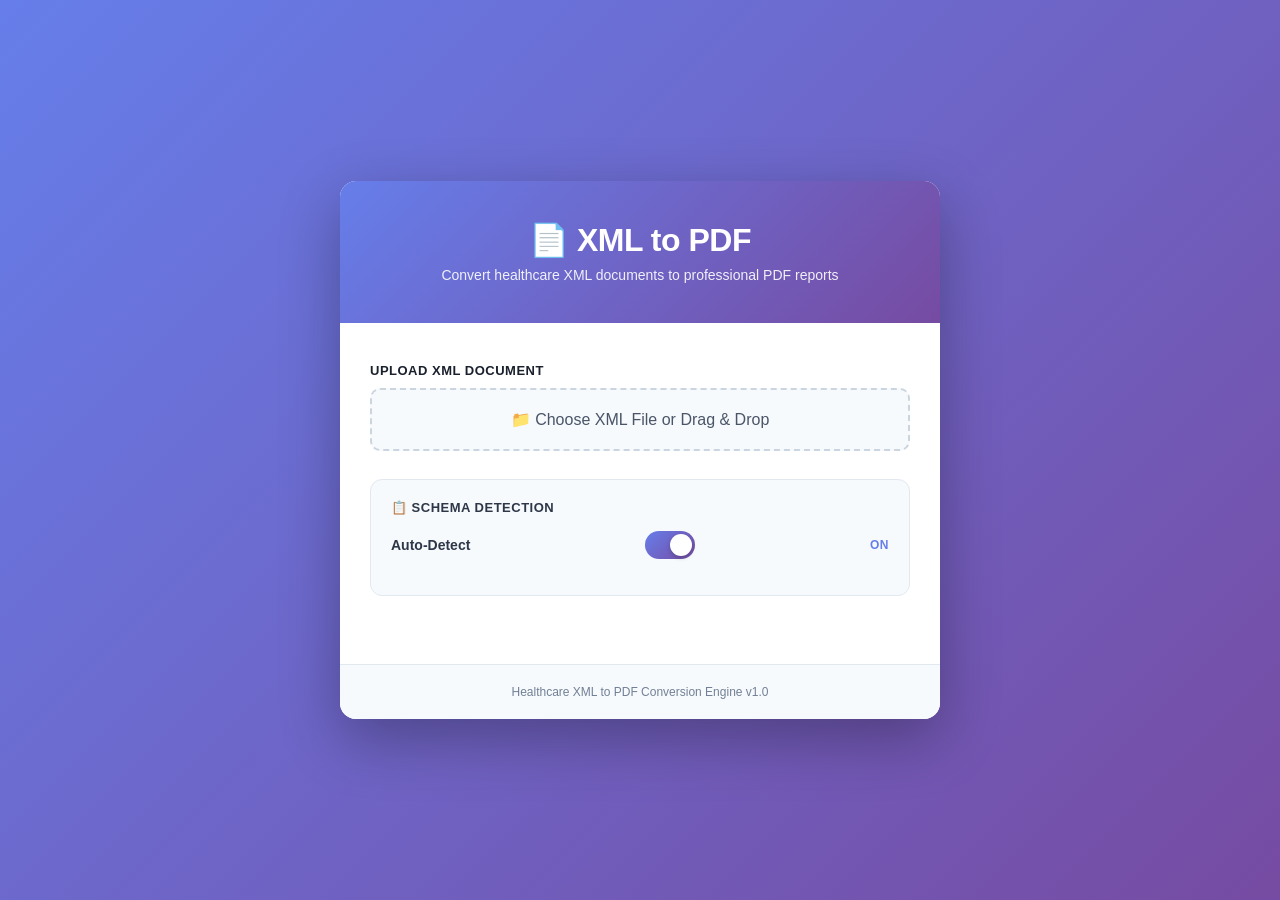
==== xml-pdf-engine/src/templates/index.html @ ade28167 "Add HTML templates for XML to PDF conversion engine - Created index.html for the main interface, inc" ====
<!DOCTYPE html>
<html lang="en">
<head>
    <meta charset="UTF-8">
    <meta name="viewport" content="width=device-width, initial-scale=1.0">
    <title>XML to PDF Engine - Document Converter</title>
    <style>
        * {
            margin: 0;
            padding: 0;
            box-sizing: border-box;
        }

        body {
            font-family: -apple-system, BlinkMacSystemFont, 'Segoe UI', 'Roboto', 'Oxygen', 'Ubuntu', 'Cantarell', sans-serif;
            background: linear-gradient(135deg, #667eea 0%, #764ba2 100%);
            min-height: 100vh;
            display: flex;
            align-items: center;
            justify-content: center;
            padding: 20px;
        }

        .container {
            background: white;
            border-radius: 16px;
            box-shadow: 0 20px 60px rgba(0, 0, 0, 0.3);
            width: 100%;
            max-width: 600px;
            overflow: hidden;
        }

        .header {
            background: linear-gradient(135deg, #667eea 0%, #764ba2 100%);
            color: white;
            padding: 40px 30px;
            text-align: center;
        }

        .header h1 {
            font-size: 32px;
            font-weight: 700;
            margin-bottom: 8px;
            letter-spacing: -0.5px;
        }

        .header p {
            font-size: 14px;
            opacity: 0.9;
            font-weight: 500;
        }

        .content {
            padding: 40px 30px;
        }

        .form-group {
            margin-bottom: 28px;
        }

        .form-label {
            display: block;
            font-size: 13px;
            font-weight: 700;
            color: #1a202c;
            text-transform: uppercase;
            letter-spacing: 0.5px;
            margin-bottom: 10px;
        }

        .file-input-wrapper {
            position: relative;
            display: block;
        }

        .file-input-label {
            display: flex;
            align-items: center;
            justify-content: center;
            gap: 10px;
            padding: 20px;
            border: 2px dashed #cbd5e0;
            border-radius: 10px;
            cursor: pointer;
            transition: all 0.3s ease;
            background: #f7fafc;
            font-weight: 500;
            color: #4a5568;
        }

        .file-input-label:hover {
            border-color: #667eea;
            background: #edf2f7;
            color: #667eea;
        }

        input[type="file"] {
            display: none;
        }

        .schema-section {
            background: #f7fafc;
            border: 1px solid #e2e8f0;
            border-radius: 12px;
            padding: 20px;
            margin-bottom: 28px;
        }

        .schema-section h3 {
            font-size: 13px;
            font-weight: 700;
            color: #2d3748;
            text-transform: uppercase;
            letter-spacing: 0.5px;
            margin-bottom: 16px;
        }

        .toggle-container {
            display: flex;
            align-items: center;
            justify-content: space-between;
            gap: 16px;
            margin-bottom: 16px;
        }

        .toggle-label {
            font-weight: 600;
            color: #2d3748;
            font-size: 14px;
        }

        .toggle-switch {
            position: relative;
            display: inline-block;
            width: 50px;
            height: 28px;
        }

        .toggle-switch input {
            opacity: 0;
            width: 0;
            height: 0;
        }

        .toggle-slider {
            position: absolute;
            cursor: pointer;
            top: 0;
            left: 0;
            right: 0;
            bottom: 0;
            background-color: #cbd5e0;
            transition: 0.3s;
            border-radius: 28px;
        }

        .toggle-slider:before {
            position: absolute;
            content: "";
            height: 22px;
            width: 22px;
            left: 3px;
            bottom: 3px;
            background-color: white;
            transition: 0.3s;
            border-radius: 50%;
            box-shadow: 0 2px 4px rgba(0, 0, 0, 0.2);
        }

        input:checked + .toggle-slider {
            background: linear-gradient(135deg, #667eea 0%, #764ba2 100%);
        }

        input:checked + .toggle-slider:before {
            transform: translateX(22px);
        }

        .toggle-status {
            font-weight: 600;
            color: #667eea;
            font-size: 12px;
            text-transform: uppercase;
            letter-spacing: 0.5px;
        }

        select {
            width: 100%;
            padding: 13px 14px;
            border: 2px solid #e2e8f0;
            border-radius: 10px;
            font-size: 14px;
            font-weight: 500;
            font-family: inherit;
            background: linear-gradient(white, white) padding-box, linear-gradient(135deg, #667eea 0%, #764ba2 100%) border-box;
            color: #2d3748;
            cursor: pointer;
            transition: all 0.3s ease;
            appearance: none;
            background-image: url("data:image/svg+xml;charset=UTF-8,%3csvg xmlns='http://www.w3.org/2000/svg' viewBox='0 0 24 24' fill='none' stroke='%23667eea' stroke-width='2' stroke-linecap='round' stroke-linejoin='round'%3e%3cpolyline points='6 9 12 15 18 9'%3e%3c/polyline%3e%3c/svg%3e");
            background-repeat: no-repeat;
            background-position: right 10px center;
            background-size: 20px;
            padding-right: 38px;
        }

        select:hover {
            border-color: #cbd5e0;
            box-shadow: 0 4px 15px rgba(102, 126, 234, 0.15);
            transform: translateY(-1px);
        }

        select:focus {
            outline: none;
            border: 2px solid #667eea;
            box-shadow: 0 0 0 4px rgba(102, 126, 234, 0.1), 0 4px 15px rgba(102, 126, 234, 0.2);
        }

        select option {
            padding: 10px;
            background: white;
            color: #2d3748;
        }

        select option:hover {
            background: linear-gradient(135deg, #667eea 0%, #764ba2 100%);
            color: white;
        }

        #schemaDropdown {
            display: none;
        }

        #templateSection {
            margin-bottom: 28px;
        }

        button {
            width: 100%;
            padding: 14px;
            background: linear-gradient(135deg, #667eea 0%, #764ba2 100%);
            color: white;
            border: none;
            border-radius: 8px;
            font-size: 15px;
            font-weight: 700;
            cursor: pointer;
            transition: all 0.3s ease;
            text-transform: uppercase;
            letter-spacing: 0.5px;
            box-shadow: 0 4px 15px rgba(102, 126, 234, 0.4);
        }

        button:hover:not(:disabled) {
            transform: translateY(-2px);
            box-shadow: 0 6px 20px rgba(102, 126, 234, 0.6);
        }

        button:active:not(:disabled) {
            transform: translateY(0);
        }

        button:disabled {
            background: #cbd5e0;
            cursor: not-allowed;
            box-shadow: none;
        }

        #actionArea {
            display: none;
            animation: slideIn 0.3s ease;
        }

        @keyframes slideIn {
            from {
                opacity: 0;
                transform: translateY(-10px);
            }
            to {
                opacity: 1;
                transform: translateY(0);
            }
        }

        .detected-schema {
            background: linear-gradient(135deg, #667eea 0%, #764ba2 100%);
            color: white;
            padding: 16px;
            border-radius: 10px;
            margin-bottom: 20px;
            font-weight: 600;
            display: flex;
            align-items: center;
            gap: 10px;
        }

        .schema-badge {
            display: inline-block;
            background: rgba(255, 255, 255, 0.3);
            padding: 4px 12px;
            border-radius: 20px;
            font-size: 12px;
            font-weight: 700;
            text-transform: uppercase;
            letter-spacing: 0.5px;
        }

        .status {
            margin-top: 16px;
            padding: 14px 16px;
            border-radius: 8px;
            font-size: 14px;
            font-weight: 500;
            display: flex;
            align-items: center;
            gap: 10px;
            animation: slideUp 0.3s ease;
        }

        @keyframes slideUp {
            from {
                opacity: 0;
                transform: translateY(10px);
            }
            to {
                opacity: 1;
                transform: translateY(0);
            }
        }

        .status.success {
            background: #c6f6d5;
            color: #22543d;
            border: 1px solid #9ae6b4;
        }

        .status.error {
            background: #fed7d7;
            color: #742a2a;
            border: 1px solid #fc8181;
        }

        .status.loading {
            background: #feebc8;
            color: #7c2d12;
            border: 1px solid #fbd38d;
        }

        .status-icon {
            display: inline-block;
            width: 18px;
            height: 18px;
            border-radius: 50%;
            flex-shrink: 0;
        }

        .status.success .status-icon {
            background: #22543d;
        }

        .status.error .status-icon {
            background: #742a2a;
        }

        .status.loading .status-icon {
            background: #7c2d12;
            animation: spin 1s linear infinite;
        }

        @keyframes spin {
            from { transform: rotate(0deg); }
            to { transform: rotate(360deg); }
        }

        .file-info-section {
            background: #edf2f7;
            border: 1px solid #cbd5e0;
            border-radius: 10px;
            padding: 16px;
            margin-bottom: 20px;
            display: none;
            animation: slideIn 0.3s ease;
        }

        .file-info-section.show {
            display: block;
        }

        .file-info-item {
            margin-bottom: 12px;
            font-size: 14px;
        }

        .file-info-item:last-child {
            margin-bottom: 0;
        }

        .file-info-label {
            font-weight: 700;
            color: #2d3748;
            margin-bottom: 4px;
        }

        .file-info-value {
            color: #4a5568;
            padding: 8px 12px;
            background: white;
            border-radius: 6px;
            border: 1px solid #e2e8f0;
            word-break: break-all;
            font-family: 'Courier New', monospace;
            font-size: 12px;
        }

        .footer {
            text-align: center;
            padding: 20px;
            font-size: 12px;
            color: #718096;
            background: #f7fafc;
            border-top: 1px solid #e2e8f0;
        }

        @media (max-width: 480px) {
            .container {
                border-radius: 12px;
            }

            .header {
                padding: 30px 20px;
            }

            .header h1 {
                font-size: 24px;
            }

            .content {
                padding: 30px 20px;
            }

            .toggle-container {
                flex-wrap: wrap;
            }
        }
    </style>
</head>
<body>
    <div class="container">
        <!-- Header -->
        <div class="header">
            <h1>📄 XML to PDF</h1>
            <p>Convert healthcare XML documents to professional PDF reports</p>
        </div>

        <!-- Content -->
        <div class="content">
            <!-- File Upload -->
            <div class="form-group">
                <label class="form-label">Upload XML Document</label>
                <div class="file-input-wrapper">
                    <label class="file-input-label">
                        <span>📁 Choose XML File or Drag & Drop</span>
                        <input type="file" id="fileInput" accept=".xml">
                    </label>
                </div>
            </div>

            <!-- Schema Selection -->
            <div class="schema-section">
                <h3>📋 Schema Detection</h3>
                
                <div class="toggle-container">
                    <span class="toggle-label">Auto-Detect</span>
                    <label class="toggle-switch">
                        <input type="checkbox" id="autoDetectToggle" checked>
                        <span class="toggle-slider"></span>
                    </label>
                    <span class="toggle-status" id="detectStatus">ON</span>
                </div>
                
                <div id="schemaDropdown" style="display: none;">
                    <label for="schemaSelect" style="display: block; font-weight: 600; margin-bottom: 8px; color: #2d3748; font-size: 13px;">Select Schema:</label>
                    <select id="schemaSelect">
                        <option value="">-- Choose a schema --</option>
                        <option value="PATIENT">👤 Patient Records</option>
                        <option value="ENCOUNTER">🏥 Encounter Data</option>
                        <option value="BILLING">💳 Billing Information</option>
                    </select>
                </div>
            </div>

            <!-- Uploaded File Info -->
            <div id="fileInfoSection" class="file-info-section">
                <div class="file-info-item">
                    <div class="file-info-label">📄 Uploaded File</div>
                    <div class="file-info-value" id="uploadedFilename"></div>
                </div>
            </div>

            <!-- Action Area -->
            <div id="actionArea">
                <div class="detected-schema">
                    <span id="schemaStatusLabel">✓ Schema Detected</span>
                    <span class="schema-badge" id="schemaLabel"></span>
                </div>

                <div id="templateSection" style="display: none;">
                    <label class="form-label">Select Template</label>
                    <select id="templateSelect"></select>
                </div>
                
                <div class="schema-section">
                    <h3>⚙️ PDF Options</h3>
                    <div class="toggle-container">
                        <span class="toggle-label">Display Mode</span>
                        <label class="toggle-switch">
                            <input type="checkbox" id="viewToggle" checked>
                            <span class="toggle-slider"></span>
                        </label>
                        <span class="toggle-status" id="toggleStatus">View</span>
                    </div>
                </div>
                
                <button id="generateBtn" onclick="generate()">🚀 Generate PDF</button>
            </div>

            <!-- Status Messages -->
            <div id="status"></div>
        </div>

        <!-- Footer -->
        <div class="footer">
            Healthcare XML to PDF Conversion Engine v1.0
        </div>
    </div>

    <script>
        let currentFilename = "";
        let currentSchema = "";
        let useAutoDetect = true;
        let currentRequestId = ""; 
        //let templateName = "";

        function showStatus(message, type) {
            const statusDiv = document.getElementById('status');
            const iconMap = { success: '✓', error: '✕', loading: '⟳' };
            statusDiv.className = `status ${type}`;
            statusDiv.innerHTML = `<span class="status-icon"></span><span>${message}</span>`;
        }

        // Toggle auto-detect mode
        document.getElementById('autoDetectToggle').addEventListener('change', function() {
            useAutoDetect = this.checked;
            document.getElementById('detectStatus').innerText = useAutoDetect ? 'ON' : 'OFF';
            document.getElementById('schemaDropdown').style.display = useAutoDetect ? 'none' : 'block';
            document.getElementById('schemaSelect').value = '';
            document.getElementById('schemaStatusLabel').innerText = useAutoDetect ? '✓ Schema Detected' : '✓ Schema Selected';
        });

        // Update toggle status label for view mode
        document.getElementById('viewToggle').addEventListener('change', function() {
            document.getElementById('toggleStatus').innerText = this.checked ? 'View' : 'Download';
        });

        document.getElementById('fileInput').onchange = async (e) => {
            const file = e.target.files[0];
            if (!file) return;

            let formData = new FormData();
            formData.append("file", file);

            try {
                showStatus('Uploading file...', 'loading');
                let res = await fetch("/upload", {method: "POST", body: formData});
                if (!res.ok) throw new Error("Upload failed");

                let data = await res.json();
                currentFilename = data.filename;
                currentRequestId = data.request_id;

                // Display file info
                const fileInfoSection = document.getElementById('fileInfoSection');
                document.getElementById('uploadedFilename').innerText = currentFilename;
                fileInfoSection.classList.add('show');

                if (useAutoDetect) {
                    currentSchema = data.detected_schema;

                    if (!currentSchema) {
                        showStatus('Schema not recognized. Please select manually.', 'error');
                        useAutoDetect = false;
                        document.getElementById('autoDetectToggle').checked = false;
                        document.getElementById('detectStatus').innerText = 'OFF';
                        document.getElementById('schemaDropdown').style.display = 'block';
                        return;
                    }

                    document.getElementById('schemaLabel').innerText = currentSchema;
                    document.getElementById('actionArea').style.display = 'block';
                    showStatus('Schema detected successfully!', 'success');

                    let tempRes = await fetch(`/templates/${currentSchema}`);
                    let tempData = await tempRes.json();

                    const templateSelect = document.getElementById('templateSelect');
                    templateSelect.innerHTML = ''; // Clear previous

                    tempData.templates.forEach(t => {
                        let opt = document.createElement('option');
                        opt.value = t;
                        opt.innerHTML = t;
                        templateSelect.appendChild(opt);
                    });

                    document.getElementById('templateSection').style.display = 'block';
                } else {
                    showStatus('Please select a schema from the dropdown', 'loading');
                }
            } catch (err) {
                showStatus(`Error: ${err.message}`, 'error');
            }
        };

        // Handle manual schema selection
        document.getElementById('schemaSelect').addEventListener('change', async function() {
            const selectedSchema = this.value;
            if (selectedSchema) {
                currentSchema = selectedSchema;
                document.getElementById('schemaLabel').innerText = selectedSchema;
                document.getElementById('schemaStatusLabel').innerText = '✓ Schema Selected';
                document.getElementById('actionArea').style.display = 'block';
                showStatus(`Schema set to: ${selectedSchema}`, 'success');

                // Load templates for the selected schema
                try {
                    let tempRes = await fetch(`/templates/${selectedSchema}`);
                    let tempData = await tempRes.json();

                    const templateSelect = document.getElementById('templateSelect');
                    templateSelect.innerHTML = ''; // Clear previous

                    tempData.templates.forEach(t => {
                        let opt = document.createElement('option');
                        opt.value = t;
                        opt.innerHTML = t;
                        templateSelect.appendChild(opt);
                    });

                    document.getElementById('templateSection').style.display = 'block';
                } catch (err) {
                    showStatus(`Error loading templates: ${err.message}`, 'error');
                }
            } else {
                document.getElementById('actionArea').style.display = 'none';
                showStatus('Please select a schema', 'loading');
            }
        });

        async function generate() {
            const btn = document.getElementById('generateBtn');
            const isViewMode = document.getElementById('viewToggle').checked;
            btn.disabled = true;
            showStatus('Generating PDF...', 'loading');
            
            let formData = new FormData();
            formData.append("filename", currentFilename);
            formData.append("schema", currentSchema);
            formData.append("request_id", currentRequestId);
            formData.append("template_name", document.getElementById('templateSelect').value);
            
            try {
                console.log(formData.get("filename"), formData.get("schema"), formData.get("request_id"));
                let res = await fetch("/generate", {method: "POST", body: formData});
                if (!res.ok) throw new Error("PDF generation failed");
                
                let blob = await res.blob();
                let url = window.URL.createObjectURL(blob);
                
                if (isViewMode) {
                    window.open(url, '_blank');
                    showStatus('PDF opened in new tab!', 'success');
                } else {
                    const link = document.createElement('a');
                    link.href = url;
                    link.download = `${currentFilename.split('.')[0]}.pdf`;
                    document.body.appendChild(link);
                    link.click();
                    document.body.removeChild(link);
                    showStatus('PDF downloaded successfully!', 'success');
                }
                
                setTimeout(() => window.URL.revokeObjectURL(url), 100);
            } catch (err) {
                showStatus(`Error: ${err.message}`, 'error');
            } finally {
                btn.disabled = false;
            }
        }
    </script>
</body>
</html>
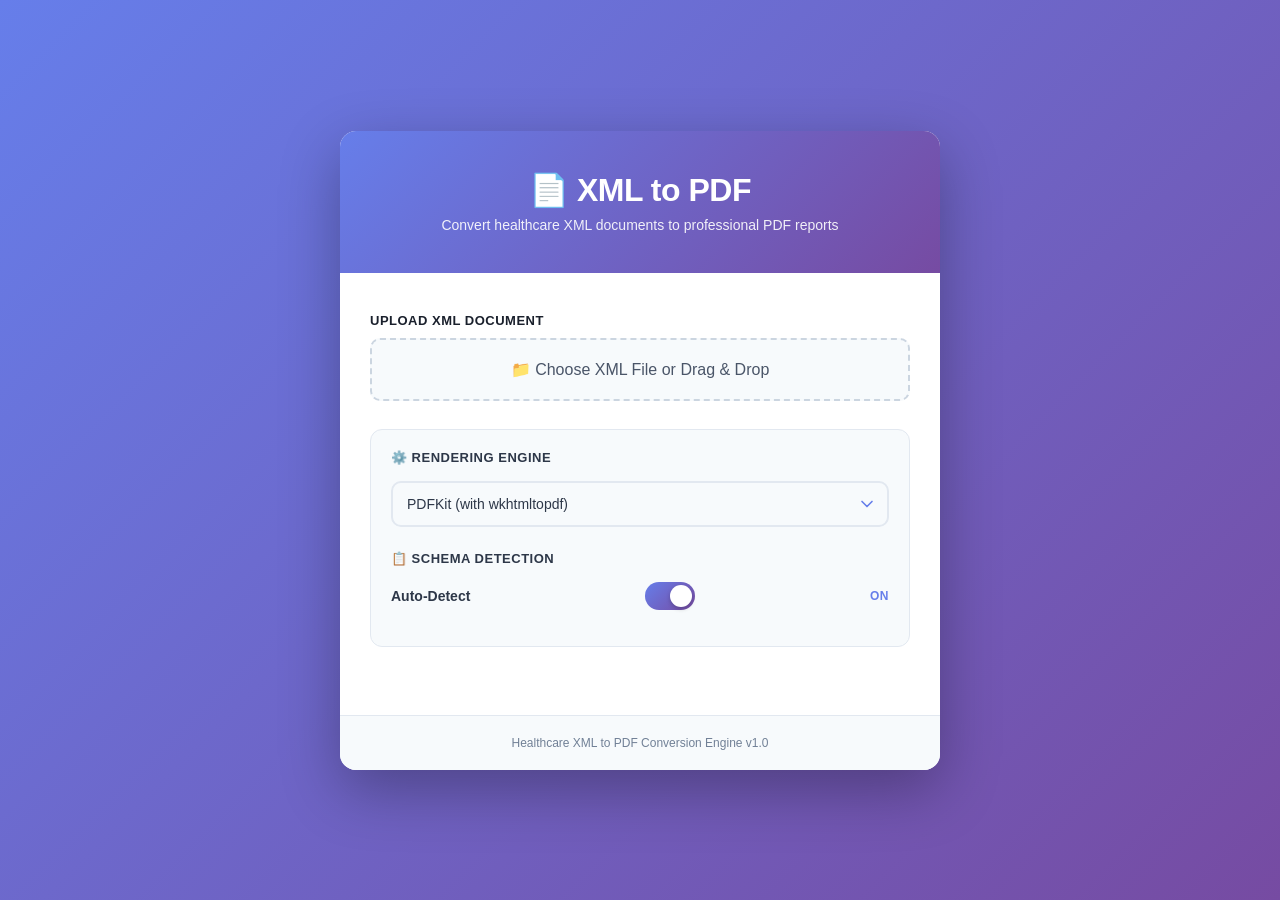
==== commit 31e02835: "Enhance PDF Generation and XML Validation Features - Added footer sections to encounter summary, enc" ====
--- a/xml-pdf-engine/src/templates/index.html
+++ b/xml-pdf-engine/src/templates/index.html
@@ -339,6 +339,21 @@
             border: 1px solid #fc8181;
         }
 
+        .status.error ul {
+            margin: 12px 0 0 20px;
+            font-size: 13px;
+        }
+
+        .status.error li {
+            margin: 6px 0;
+            line-height: 1.4;
+        }
+
+        .status.error strong {
+            font-weight: 600;
+            color: #542c2c;
+        }
+
         .status.loading {
             background: #feebc8;
             color: #7c2d12;
@@ -466,6 +481,11 @@
 
             <!-- Schema Selection -->
             <div class="schema-section">
+                <h3>⚙️ Rendering Engine</h3>
+                <select id="engineSelect" style="margin-bottom: 24px;">
+                    <option value="PDFKIT">PDFKit (with wkhtmltopdf)</option>
+                    <option value="PLAYWRIGHT">Playwright (Headless Browser)</option>
+                </select>
                 <h3>📋 Schema Detection</h3>
                 
                 <div class="toggle-container">
@@ -521,6 +541,26 @@
                 </div>
                 
                 <button id="generateBtn" onclick="generate()">🚀 Generate PDF</button>
+
+                <!-- Job Status Indicator -->
+                <div id="jobStatusIndicator" style="display:none; margin-top: 20px; padding: 16px; background: linear-gradient(135deg, #667eea15 0%, #764ba215 100%); border: 2px solid #667eea; border-radius: 10px;">
+                    <div style="display: flex; align-items: center; justify-content: space-between; margin-bottom: 12px;">
+                        <span style="font-weight: 600; color: #2d3748; font-size: 13px; text-transform: uppercase; letter-spacing: 0.5px;">Processing Job</span>
+                        <span id="jobStatus" style="background: linear-gradient(135deg, #667eea 0%, #764ba2 100%); color: white; padding: 6px 12px; border-radius: 20px; font-size: 12px; font-weight: 600; text-transform: uppercase; letter-spacing: 0.5px;">Queued</span>
+                    </div>
+                    <div style="font-size: 12px; color: #4a5568;">
+                        <strong>Job ID:</strong> <span id="jobIdDisplay" style="font-family: 'Courier New', monospace;">--</span>
+                    </div>
+                </div>
+
+                <!-- PDF Preview -->
+                <div id="previewArea" style="display:none; margin-top: 20px;">
+                    <div style="display: flex; align-items: center; justify-content: space-between; margin-bottom: 12px;">
+                        <h3 style="font-size: 15px; color: #2c3e50; margin: 0; text-transform: uppercase; letter-spacing: 0.5px;">📄 PDF Preview</h3>
+                        <button id="maximizeBtn" onclick="maximizePDF()" style="background: linear-gradient(135deg, #667eea 0%, #764ba2 100%); color: white; border: none; padding: 8px 16px; border-radius: 6px; font-size: 12px; font-weight: 600; cursor: pointer; text-transform: uppercase; letter-spacing: 0.5px;">⛶ Open in New Tab</button>
+                    </div>
+                    <iframe id="pdfPreview" style="width:100%; height:400px; border:1px solid #e2e8f0; border-radius: 8px;"></iframe>
+                </div>
             </div>
 
             <!-- Status Messages -->
@@ -537,14 +577,40 @@
         let currentFilename = "";
         let currentSchema = "";
         let useAutoDetect = true;
-        let currentRequestId = ""; 
+        let currentRequestId = "";
+        let currentPdfUrl = "";
         //let templateName = "";
+
+        function maximizePDF() {
+            if (currentPdfUrl) {
+                window.open(currentPdfUrl, '_blank');
+            }
+        }
+
+        function updateJobStatus(status) {
+            const statusBadge = document.getElementById('jobStatus');
+            const statusColors = {
+                'QUEUED': { text: 'Queued', gradient: 'linear-gradient(135deg, #cbd5e0 0%, #a0aec0 100%)' },
+                'PROCESSING': { text: 'Processing', gradient: 'linear-gradient(135deg, #f6ad55 0%, #ed8936 100%)' },
+                'COMPLETE': { text: 'Complete', gradient: 'linear-gradient(135deg, #9ae6b4 0%, #68d391 100%)' },
+                'FAILED': { text: 'Failed', gradient: 'linear-gradient(135deg, #fc8181 0%, #f56565 100%)' }
+            };
+
+            const config = statusColors[status] || statusColors['QUEUED'];
+            statusBadge.textContent = config.text;
+            statusBadge.style.background = config.gradient;
+        }
 
         function showStatus(message, type) {
             const statusDiv = document.getElementById('status');
             const iconMap = { success: '✓', error: '✕', loading: '⟳' };
             statusDiv.className = `status ${type}`;
             statusDiv.innerHTML = `<span class="status-icon"></span><span>${message}</span>`;
+
+            // If message contains HTML (for validation errors), update innerHTML safely
+            if (message.includes('<')) {
+                statusDiv.innerHTML = `<span class="status-icon"></span><div style="text-align: left; margin-top: 8px;">${message}</div>`;
+            }
         }
 
         // Toggle auto-detect mode
@@ -571,9 +637,37 @@
             try {
                 showStatus('Uploading file...', 'loading');
                 let res = await fetch("/upload", {method: "POST", body: formData});
-                if (!res.ok) throw new Error("Upload failed");
 
                 let data = await res.json();
+                console.log('Upload response:', {status: res.ok, data: data});
+
+                if (!res.ok) {
+                    // FastAPI wraps error response in "detail" field
+                    let errorData = data.detail || data;
+
+                    // Handle validation errors
+                    if (errorData.error) {
+                        let errorMsg = errorData.error;
+                        // Format syntax errors with line numbers
+                        if (errorMsg.includes('Line ')) {
+                            const match = errorMsg.match(/Line (\d+):\s*(.+)/);
+                            if (match) {
+                                errorMsg = `<strong style="color: #c53030;">XML Syntax Error</strong><br><span style="font-family: monospace;">Line ${match[1]}: ${match[2]}</span>`;
+                            }
+                        }
+                        if (errorData.validation_errors && Object.keys(errorData.validation_errors).length > 0) {
+                            errorMsg += '<br><br><strong>Schema Validation Errors:</strong><ul style="margin-top: 8px;">';
+                            for (const [schema, error] of Object.entries(errorData.validation_errors)) {
+                                errorMsg += `<li style="margin: 4px 0;"><strong>${schema}:</strong> ${error}</li>`;
+                            }
+                            errorMsg += '</ul>';
+                        }
+                        showStatus(errorMsg, 'error');
+                    } else {
+                        showStatus('Upload failed', 'error');
+                    }
+                    return;
+                }
                 currentFilename = data.filename;
                 currentRequestId = data.request_id;
 
@@ -624,14 +718,33 @@
         document.getElementById('schemaSelect').addEventListener('change', async function() {
             const selectedSchema = this.value;
             if (selectedSchema) {
-                currentSchema = selectedSchema;
-                document.getElementById('schemaLabel').innerText = selectedSchema;
-                document.getElementById('schemaStatusLabel').innerText = '✓ Schema Selected';
-                document.getElementById('actionArea').style.display = 'block';
-                showStatus(`Schema set to: ${selectedSchema}`, 'success');
-
-                // Load templates for the selected schema
+                // Check if file has been uploaded first
+                if (!currentRequestId) {
+                    showStatus('Please upload a file first', 'error');
+                    return;
+                }
+                // Validate the uploaded file against the selected schema
                 try {
+                    showStatus('Validating file against selected schema...', 'loading');
+                    let validateRes = await fetch(`/validate/${currentRequestId}/${selectedSchema}`, {method: 'POST'});
+
+                    if (!validateRes.ok) {
+                        let errData = await validateRes.json();
+                        let errorMsg = errData.detail.error;
+                        if (errData.detail.validation_error) {
+                            errorMsg += `<br><br><strong>Validation error:</strong><br>${errData.detail.validation_error}`;
+                        }
+                        showStatus(errorMsg, 'error');
+                        return;
+                    }
+
+                    currentSchema = selectedSchema;
+                    document.getElementById('schemaLabel').innerText = selectedSchema;
+                    document.getElementById('schemaStatusLabel').innerText = '✓ Schema Selected';
+                    document.getElementById('actionArea').style.display = 'block';
+                    showStatus(`Schema validated successfully!`, 'success');
+
+                    // Load templates for the selected schema
                     let tempRes = await fetch(`/templates/${selectedSchema}`);
                     let tempData = await tempRes.json();
 
@@ -647,7 +760,7 @@
 
                     document.getElementById('templateSection').style.display = 'block';
                 } catch (err) {
-                    showStatus(`Error loading templates: ${err.message}`, 'error');
+                    showStatus(`Error: ${err.message}`, 'error');
                 }
             } else {
                 document.getElementById('actionArea').style.display = 'none';
@@ -659,38 +772,71 @@
             const btn = document.getElementById('generateBtn');
             const isViewMode = document.getElementById('viewToggle').checked;
             btn.disabled = true;
-            showStatus('Generating PDF...', 'loading');
-            
+            showStatus('Queueing PDF job...', 'loading');
+
             let formData = new FormData();
             formData.append("filename", currentFilename);
             formData.append("schema", currentSchema);
             formData.append("request_id", currentRequestId);
             formData.append("template_name", document.getElementById('templateSelect').value);
-            
+            formData.append("strategy", document.getElementById('engineSelect').value);
+
             try {
-                console.log(formData.get("filename"), formData.get("schema"), formData.get("request_id"));
-                let res = await fetch("/generate", {method: "POST", body: formData});
+                // 1. Initiate the job
+                let res = await fetch("/generate", { method: "POST", body: formData });
                 if (!res.ok) throw new Error("PDF generation failed");
-                
-                let blob = await res.blob();
-                let url = window.URL.createObjectURL(blob);
-                
-                if (isViewMode) {
-                    window.open(url, '_blank');
-                    showStatus('PDF opened in new tab!', 'success');
-                } else {
-                    const link = document.createElement('a');
-                    link.href = url;
-                    link.download = `${currentFilename.split('.')[0]}.pdf`;
-                    document.body.appendChild(link);
-                    link.click();
-                    document.body.removeChild(link);
-                    showStatus('PDF downloaded successfully!', 'success');
+
+                let job = await res.json();
+                const jobId = job.job_id;
+
+                // Show job status indicator
+                document.getElementById('jobStatusIndicator').style.display = 'block';
+                document.getElementById('jobIdDisplay').textContent = jobId;
+                updateJobStatus('QUEUED');
+
+                // 2. Poll for status
+                let isComplete = false;
+                while (!isComplete) {
+                    showStatus('Processing PDF...', 'loading');
+                    await new Promise(r => setTimeout(r, 2000)); // Poll every 2 seconds
+
+                    let statusRes = await fetch(`/status/${jobId}`);
+                    let statusData = await statusRes.json();
+
+                    updateJobStatus(statusData.status);
+
+                    if (statusData.status === 'COMPLETE') {
+                        isComplete = true;
+                        showStatus('Job complete! Fetching PDF...', 'success');
+                        
+                        // 3. Retrieve the final PDF
+                        let downloadRes = await fetch(`/download/${jobId}`);
+                        let blob = await downloadRes.blob();
+                        let url = window.URL.createObjectURL(blob);
+
+                        // Display PDF preview
+                        currentPdfUrl = url;
+                        let previewFrame = document.getElementById('pdfPreview');
+                        previewFrame.src = url;
+                        document.getElementById('previewArea').style.display = 'block';
+                        showStatus('PDF generated successfully!', 'success');
+
+                        if (!isViewMode) {
+                            const link = document.createElement('a');
+                            link.href = url;
+                            link.download = `${currentFilename.split('.')[0]}.pdf`;
+                            document.body.appendChild(link);
+                            link.click();
+                            document.body.removeChild(link);
+                        }
+                    } else if (statusData.status === 'FAILED') {
+                        updateJobStatus('FAILED');
+                        throw new Error("Job failed on server: " + (statusData.error || "Unknown"));
+                    }
                 }
-                
-                setTimeout(() => window.URL.revokeObjectURL(url), 100);
             } catch (err) {
                 showStatus(`Error: ${err.message}`, 'error');
+                document.getElementById('jobStatusIndicator').style.display = 'none';
             } finally {
                 btn.disabled = false;
             }
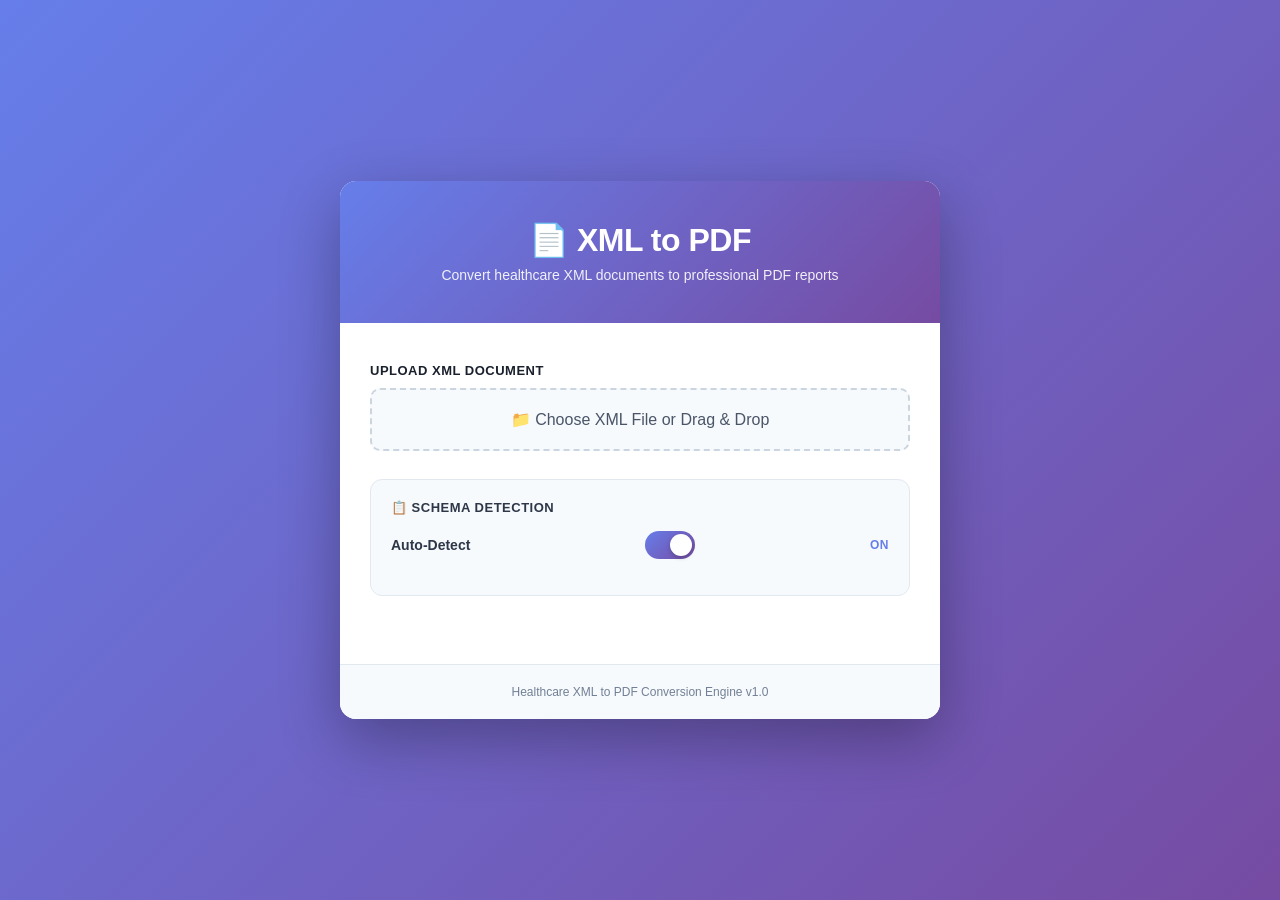
==== commit 3deb3920: "Enhance PDF generation by validating XML against schema and improve UI template handling" ====
--- a/xml-pdf-engine/src/templates/index.html
+++ b/xml-pdf-engine/src/templates/index.html
@@ -339,21 +339,6 @@
             border: 1px solid #fc8181;
         }
 
-        .status.error ul {
-            margin: 12px 0 0 20px;
-            font-size: 13px;
-        }
-
-        .status.error li {
-            margin: 6px 0;
-            line-height: 1.4;
-        }
-
-        .status.error strong {
-            font-weight: 600;
-            color: #542c2c;
-        }
-
         .status.loading {
             background: #feebc8;
             color: #7c2d12;
@@ -481,11 +466,6 @@
 
             <!-- Schema Selection -->
             <div class="schema-section">
-                <h3>⚙️ Rendering Engine</h3>
-                <select id="engineSelect" style="margin-bottom: 24px;">
-                    <option value="PDFKIT">PDFKit (with wkhtmltopdf)</option>
-                    <option value="PLAYWRIGHT">Playwright (Headless Browser)</option>
-                </select>
                 <h3>📋 Schema Detection</h3>
                 
                 <div class="toggle-container">
@@ -541,26 +521,6 @@
                 </div>
                 
                 <button id="generateBtn" onclick="generate()">🚀 Generate PDF</button>
-
-                <!-- Job Status Indicator -->
-                <div id="jobStatusIndicator" style="display:none; margin-top: 20px; padding: 16px; background: linear-gradient(135deg, #667eea15 0%, #764ba215 100%); border: 2px solid #667eea; border-radius: 10px;">
-                    <div style="display: flex; align-items: center; justify-content: space-between; margin-bottom: 12px;">
-                        <span style="font-weight: 600; color: #2d3748; font-size: 13px; text-transform: uppercase; letter-spacing: 0.5px;">Processing Job</span>
-                        <span id="jobStatus" style="background: linear-gradient(135deg, #667eea 0%, #764ba2 100%); color: white; padding: 6px 12px; border-radius: 20px; font-size: 12px; font-weight: 600; text-transform: uppercase; letter-spacing: 0.5px;">Queued</span>
-                    </div>
-                    <div style="font-size: 12px; color: #4a5568;">
-                        <strong>Job ID:</strong> <span id="jobIdDisplay" style="font-family: 'Courier New', monospace;">--</span>
-                    </div>
-                </div>
-
-                <!-- PDF Preview -->
-                <div id="previewArea" style="display:none; margin-top: 20px;">
-                    <div style="display: flex; align-items: center; justify-content: space-between; margin-bottom: 12px;">
-                        <h3 style="font-size: 15px; color: #2c3e50; margin: 0; text-transform: uppercase; letter-spacing: 0.5px;">📄 PDF Preview</h3>
-                        <button id="maximizeBtn" onclick="maximizePDF()" style="background: linear-gradient(135deg, #667eea 0%, #764ba2 100%); color: white; border: none; padding: 8px 16px; border-radius: 6px; font-size: 12px; font-weight: 600; cursor: pointer; text-transform: uppercase; letter-spacing: 0.5px;">⛶ Open in New Tab</button>
-                    </div>
-                    <iframe id="pdfPreview" style="width:100%; height:400px; border:1px solid #e2e8f0; border-radius: 8px;"></iframe>
-                </div>
             </div>
 
             <!-- Status Messages -->
@@ -577,40 +537,14 @@
         let currentFilename = "";
         let currentSchema = "";
         let useAutoDetect = true;
-        let currentRequestId = "";
-        let currentPdfUrl = "";
+        let currentRequestId = ""; 
         //let templateName = "";
-
-        function maximizePDF() {
-            if (currentPdfUrl) {
-                window.open(currentPdfUrl, '_blank');
-            }
-        }
-
-        function updateJobStatus(status) {
-            const statusBadge = document.getElementById('jobStatus');
-            const statusColors = {
-                'QUEUED': { text: 'Queued', gradient: 'linear-gradient(135deg, #cbd5e0 0%, #a0aec0 100%)' },
-                'PROCESSING': { text: 'Processing', gradient: 'linear-gradient(135deg, #f6ad55 0%, #ed8936 100%)' },
-                'COMPLETE': { text: 'Complete', gradient: 'linear-gradient(135deg, #9ae6b4 0%, #68d391 100%)' },
-                'FAILED': { text: 'Failed', gradient: 'linear-gradient(135deg, #fc8181 0%, #f56565 100%)' }
-            };
-
-            const config = statusColors[status] || statusColors['QUEUED'];
-            statusBadge.textContent = config.text;
-            statusBadge.style.background = config.gradient;
-        }
 
         function showStatus(message, type) {
             const statusDiv = document.getElementById('status');
             const iconMap = { success: '✓', error: '✕', loading: '⟳' };
             statusDiv.className = `status ${type}`;
             statusDiv.innerHTML = `<span class="status-icon"></span><span>${message}</span>`;
-
-            // If message contains HTML (for validation errors), update innerHTML safely
-            if (message.includes('<')) {
-                statusDiv.innerHTML = `<span class="status-icon"></span><div style="text-align: left; margin-top: 8px;">${message}</div>`;
-            }
         }
 
         // Toggle auto-detect mode
@@ -620,6 +554,12 @@
             document.getElementById('schemaDropdown').style.display = useAutoDetect ? 'none' : 'block';
             document.getElementById('schemaSelect').value = '';
             document.getElementById('schemaStatusLabel').innerText = useAutoDetect ? '✓ Schema Detected' : '✓ Schema Selected';
+
+            if (!useAutoDetect) {
+                currentSchema = '';
+                document.getElementById('actionArea').style.display = 'none';
+                document.getElementById('schemaLabel').innerText = '';
+            }
         });
 
         // Update toggle status label for view mode
@@ -637,37 +577,9 @@
             try {
                 showStatus('Uploading file...', 'loading');
                 let res = await fetch("/upload", {method: "POST", body: formData});
+                if (!res.ok) throw new Error("Upload failed");
 
                 let data = await res.json();
-                console.log('Upload response:', {status: res.ok, data: data});
-
-                if (!res.ok) {
-                    // FastAPI wraps error response in "detail" field
-                    let errorData = data.detail || data;
-
-                    // Handle validation errors
-                    if (errorData.error) {
-                        let errorMsg = errorData.error;
-                        // Format syntax errors with line numbers
-                        if (errorMsg.includes('Line ')) {
-                            const match = errorMsg.match(/Line (\d+):\s*(.+)/);
-                            if (match) {
-                                errorMsg = `<strong style="color: #c53030;">XML Syntax Error</strong><br><span style="font-family: monospace;">Line ${match[1]}: ${match[2]}</span>`;
-                            }
-                        }
-                        if (errorData.validation_errors && Object.keys(errorData.validation_errors).length > 0) {
-                            errorMsg += '<br><br><strong>Schema Validation Errors:</strong><ul style="margin-top: 8px;">';
-                            for (const [schema, error] of Object.entries(errorData.validation_errors)) {
-                                errorMsg += `<li style="margin: 4px 0;"><strong>${schema}:</strong> ${error}</li>`;
-                            }
-                            errorMsg += '</ul>';
-                        }
-                        showStatus(errorMsg, 'error');
-                    } else {
-                        showStatus('Upload failed', 'error');
-                    }
-                    return;
-                }
                 currentFilename = data.filename;
                 currentRequestId = data.request_id;
 
@@ -718,33 +630,14 @@
         document.getElementById('schemaSelect').addEventListener('change', async function() {
             const selectedSchema = this.value;
             if (selectedSchema) {
-                // Check if file has been uploaded first
-                if (!currentRequestId) {
-                    showStatus('Please upload a file first', 'error');
-                    return;
-                }
-                // Validate the uploaded file against the selected schema
+                currentSchema = selectedSchema;
+                document.getElementById('schemaLabel').innerText = selectedSchema;
+                document.getElementById('schemaStatusLabel').innerText = '✓ Schema Selected';
+                document.getElementById('actionArea').style.display = 'block';
+                showStatus(`Schema set to: ${selectedSchema}`, 'success');
+
+                // Load templates for the selected schema
                 try {
-                    showStatus('Validating file against selected schema...', 'loading');
-                    let validateRes = await fetch(`/validate/${currentRequestId}/${selectedSchema}`, {method: 'POST'});
-
-                    if (!validateRes.ok) {
-                        let errData = await validateRes.json();
-                        let errorMsg = errData.detail.error;
-                        if (errData.detail.validation_error) {
-                            errorMsg += `<br><br><strong>Validation error:</strong><br>${errData.detail.validation_error}`;
-                        }
-                        showStatus(errorMsg, 'error');
-                        return;
-                    }
-
-                    currentSchema = selectedSchema;
-                    document.getElementById('schemaLabel').innerText = selectedSchema;
-                    document.getElementById('schemaStatusLabel').innerText = '✓ Schema Selected';
-                    document.getElementById('actionArea').style.display = 'block';
-                    showStatus(`Schema validated successfully!`, 'success');
-
-                    // Load templates for the selected schema
                     let tempRes = await fetch(`/templates/${selectedSchema}`);
                     let tempData = await tempRes.json();
 
@@ -760,7 +653,7 @@
 
                     document.getElementById('templateSection').style.display = 'block';
                 } catch (err) {
-                    showStatus(`Error: ${err.message}`, 'error');
+                    showStatus(`Error loading templates: ${err.message}`, 'error');
                 }
             } else {
                 document.getElementById('actionArea').style.display = 'none';
@@ -772,71 +665,38 @@
             const btn = document.getElementById('generateBtn');
             const isViewMode = document.getElementById('viewToggle').checked;
             btn.disabled = true;
-            showStatus('Queueing PDF job...', 'loading');
-
+            showStatus('Generating PDF...', 'loading');
+            
             let formData = new FormData();
             formData.append("filename", currentFilename);
             formData.append("schema", currentSchema);
             formData.append("request_id", currentRequestId);
             formData.append("template_name", document.getElementById('templateSelect').value);
-            formData.append("strategy", document.getElementById('engineSelect').value);
-
+            
             try {
-                // 1. Initiate the job
-                let res = await fetch("/generate", { method: "POST", body: formData });
+                console.log(formData.get("filename"), formData.get("schema"), formData.get("request_id"));
+                let res = await fetch("/generate", {method: "POST", body: formData});
                 if (!res.ok) throw new Error("PDF generation failed");
-
-                let job = await res.json();
-                const jobId = job.job_id;
-
-                // Show job status indicator
-                document.getElementById('jobStatusIndicator').style.display = 'block';
-                document.getElementById('jobIdDisplay').textContent = jobId;
-                updateJobStatus('QUEUED');
-
-                // 2. Poll for status
-                let isComplete = false;
-                while (!isComplete) {
-                    showStatus('Processing PDF...', 'loading');
-                    await new Promise(r => setTimeout(r, 2000)); // Poll every 2 seconds
-
-                    let statusRes = await fetch(`/status/${jobId}`);
-                    let statusData = await statusRes.json();
-
-                    updateJobStatus(statusData.status);
-
-                    if (statusData.status === 'COMPLETE') {
-                        isComplete = true;
-                        showStatus('Job complete! Fetching PDF...', 'success');
-                        
-                        // 3. Retrieve the final PDF
-                        let downloadRes = await fetch(`/download/${jobId}`);
-                        let blob = await downloadRes.blob();
-                        let url = window.URL.createObjectURL(blob);
-
-                        // Display PDF preview
-                        currentPdfUrl = url;
-                        let previewFrame = document.getElementById('pdfPreview');
-                        previewFrame.src = url;
-                        document.getElementById('previewArea').style.display = 'block';
-                        showStatus('PDF generated successfully!', 'success');
-
-                        if (!isViewMode) {
-                            const link = document.createElement('a');
-                            link.href = url;
-                            link.download = `${currentFilename.split('.')[0]}.pdf`;
-                            document.body.appendChild(link);
-                            link.click();
-                            document.body.removeChild(link);
-                        }
-                    } else if (statusData.status === 'FAILED') {
-                        updateJobStatus('FAILED');
-                        throw new Error("Job failed on server: " + (statusData.error || "Unknown"));
-                    }
+                
+                let blob = await res.blob();
+                let url = window.URL.createObjectURL(blob);
+                
+                if (isViewMode) {
+                    window.open(url, '_blank');
+                    showStatus('PDF opened in new tab!', 'success');
+                } else {
+                    const link = document.createElement('a');
+                    link.href = url;
+                    link.download = `${currentFilename.split('.')[0]}.pdf`;
+                    document.body.appendChild(link);
+                    link.click();
+                    document.body.removeChild(link);
+                    showStatus('PDF downloaded successfully!', 'success');
                 }
+                
+                setTimeout(() => window.URL.revokeObjectURL(url), 100);
             } catch (err) {
                 showStatus(`Error: ${err.message}`, 'error');
-                document.getElementById('jobStatusIndicator').style.display = 'none';
             } finally {
                 btn.disabled = false;
             }
